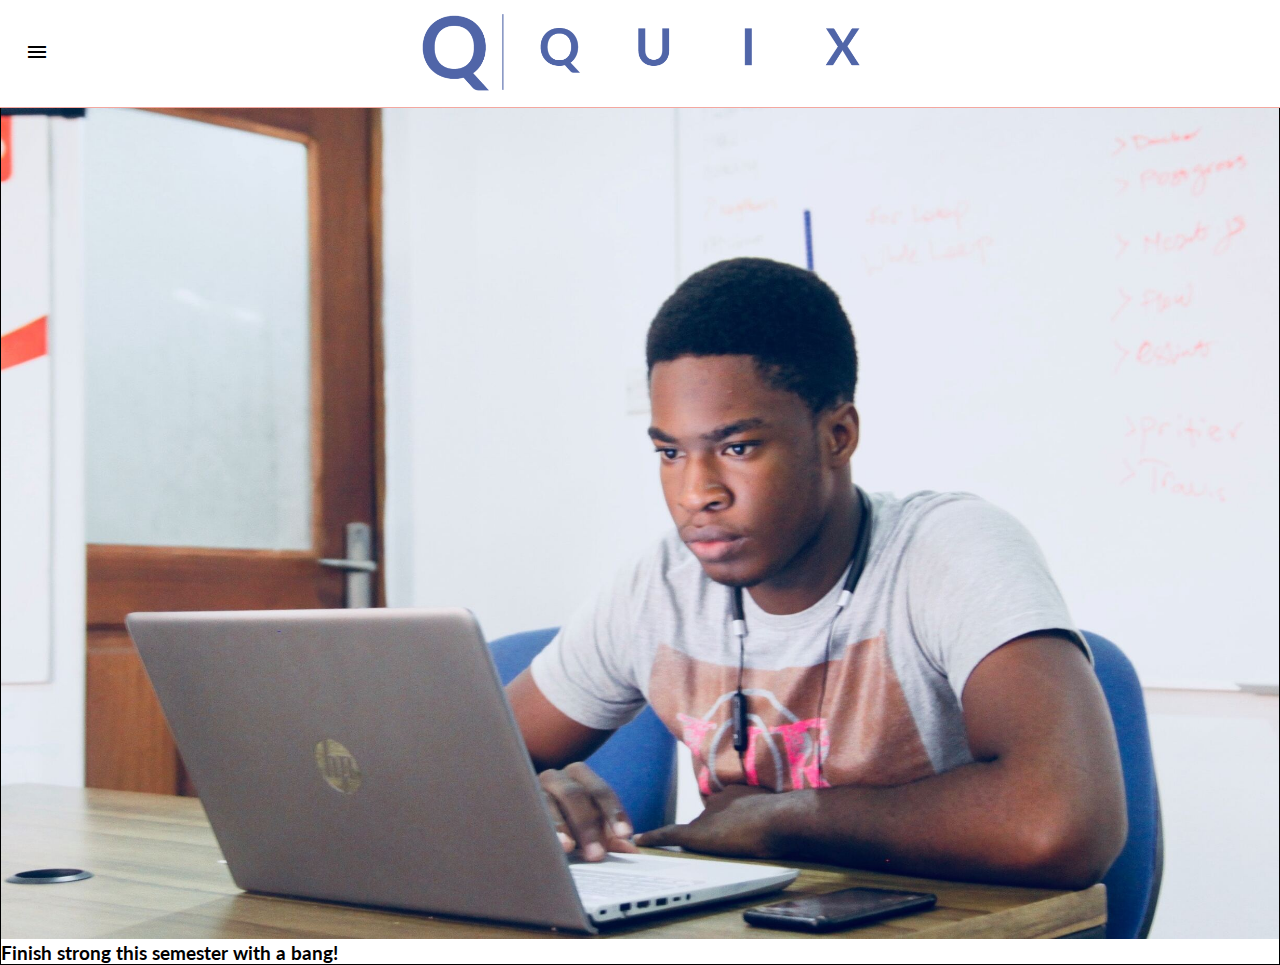
==== new/new-index.html @ 9b7a5619 "Add files via upload" ====
<!DOCTYPE html>
<html lang="en">
<head>
    <meta charset="UTF-8">
    <meta http-equiv="X-UA-Compatible" content="IE=edge">
    <meta name="viewport" content="width=device-width, initial-scale=1.0">
    <title>Document</title>
    <link rel="stylesheet" href="new-index.css">
    <link rel="stylesheet" href="https://fonts.googleapis.com/css2?family=Material+Symbols+Outlined:opsz,wght,FILL,GRAD@48,400,0,0" />
    <link rel="preconnect" href="https://fonts.googleapis.com">
    <link rel="preconnect" href="https://fonts.gstatic.com" crossorigin>
    <link href="https://fonts.googleapis.com/css2?family=Lato&display=swap" rel="stylesheet">
    <script src="new-index.js"></script>
</head>
<body>
    <div class="container">
        <header id="remove" class="header">
            <button onclick="appear()" class="menu-icon-container">
                <span class="material-symbols-outlined">
                    menu
                </span>
            </button>
            <div class="logo-container">
                <img src="new-images/quix-logos_transparent(1).png">
            </div>
        </header>
        <div id="disappear" class="hide-section-container">
            <div class="hide-section">
                <button id="disappear-button" onclick="disappear()" class="close-icon-container">
                    <span class="material-symbols-outlined">
                        close
                    </span>
                </button>
                <div class="hide-section-image-container">
                    <img src="new-images/quix-logos_transparent(1).png">
                </div>
                <div class="close-links">
                    <div class="hide-section-links">
                        <p>Resources</p>
                        <a href="#">
                            <span class="material-symbols-outlined">
                                chevron_right
                            </span>
                        </a>
                    </div>
                    <div class="hide-section-links">
                        <p>Courses</p>
                        <button id="courseActionButton" onclick="courseAction()">
                            <span class="material-symbols-outlined">
                                chevron_right
                            </span>
                        </button>
                        <button id="courseActionButtonDown" onclick="courseActionClose()">
                            <span class="material-symbols-outlined">
                                expand_more
                            </span>
                        </button>
                    </div>
                    <div id="course-vid1" class="hide-section-links course">
                        <p style="padding-left: 20px;">Accounting</p>
                        <a href="#">
                            <span class="material-symbols-outlined">
                                chevron_right
                            </span>
                        </a>
                    </div>
                    <div id="course-vid2" class="hide-section-links course">
                        <p style="padding-left: 20px;">Statistics</p>
                        <a href="#">
                            <span class="material-symbols-outlined">
                                chevron_right
                            </span>
                        </a>
                    </div>
                    <div class="hide-section-links">
                        <p>FAQs</p>
                        <a href="#">
                            <span class="material-symbols-outlined">
                                chevron_right
                            </span>
                        </a>
                    </div>
                </div>
            </div>
        </div>
        <main id="content" class="main">
            <div class="info-sec-1">
                <img src="new-images/desola-lanre-ologun-7d4LREDSPyQ-unsplash (2).jpg">
                <h3>Finish strong this semester with a bang!</h3>
            </div>
        </main>
    </div>
</body>
</html>
---- new/new-index.css ----
* {
    margin: 0;
    padding: 0;
    box-sizing: border-box;
    font-family: lato;
}

.container {
    width: 100%;
    position: relative;
}

.header {
    display: flex;
    align-items: center;
    justify-content: center;
    position: fixed;
    top: 0;
    left: 0;
    right: 0;
    z-index: 12;
    padding: 10px;
    border-bottom: 1px solid #F4A79F;
    width: 100%;
    height: 12%;
    background: white;
}

.menu-icon-container {
    background: transparent;
    border: none;
    position: absolute;
    left: 25px;
}

.logo-container {
    width: 35%;
    height: auto;
}

.logo-container img {
    width: 100%;
    height: 100%;
}

.hide-section-container {
    width: 100%;
    height: 726px;
    display: none;
}

.hide-section {
    display: flex;
    align-items: center;
    justify-content: center;
    position: absolute;
    top: 0;
    padding: 10px;
    border-bottom: 1px solid #F4A79F;
    width: 100%;
    height: 12%;
}

.close-icon-container {
    background: transparent;
    border: none;
    position: absolute;
    left: 25px;
}


.hide-section-image-container {
    width: 35%;
    height: auto;
}

.hide-section-image-container img {
    width: 100%;
    height: 100%;
}

.close-links {
    position: absolute;
    top: 100px;
    padding: 10px;
    width: 100%;
}

.hide-section-links {
    display: flex;
    justify-content: space-between;
    margin-bottom: 10px;
    position: relative;
}

#courseActionButton {
    background: none;
    border: none;
}

#courseActionButtonDown {
    position: absolute;
    right: 0;
    background: transparent;
    border: none;
    display: none;
}

#course-vid1 {
    display: none;
}

#course-vid2 {
    display: none;
}

/*MAIN SECTION STARTS HERE!!!*/

.main {
    position: absolute;
    top: 87px;
}

.info-sec-1 {
    border: 1px solid black;
}

.info-sec-1 img {
    width: 100%;
}
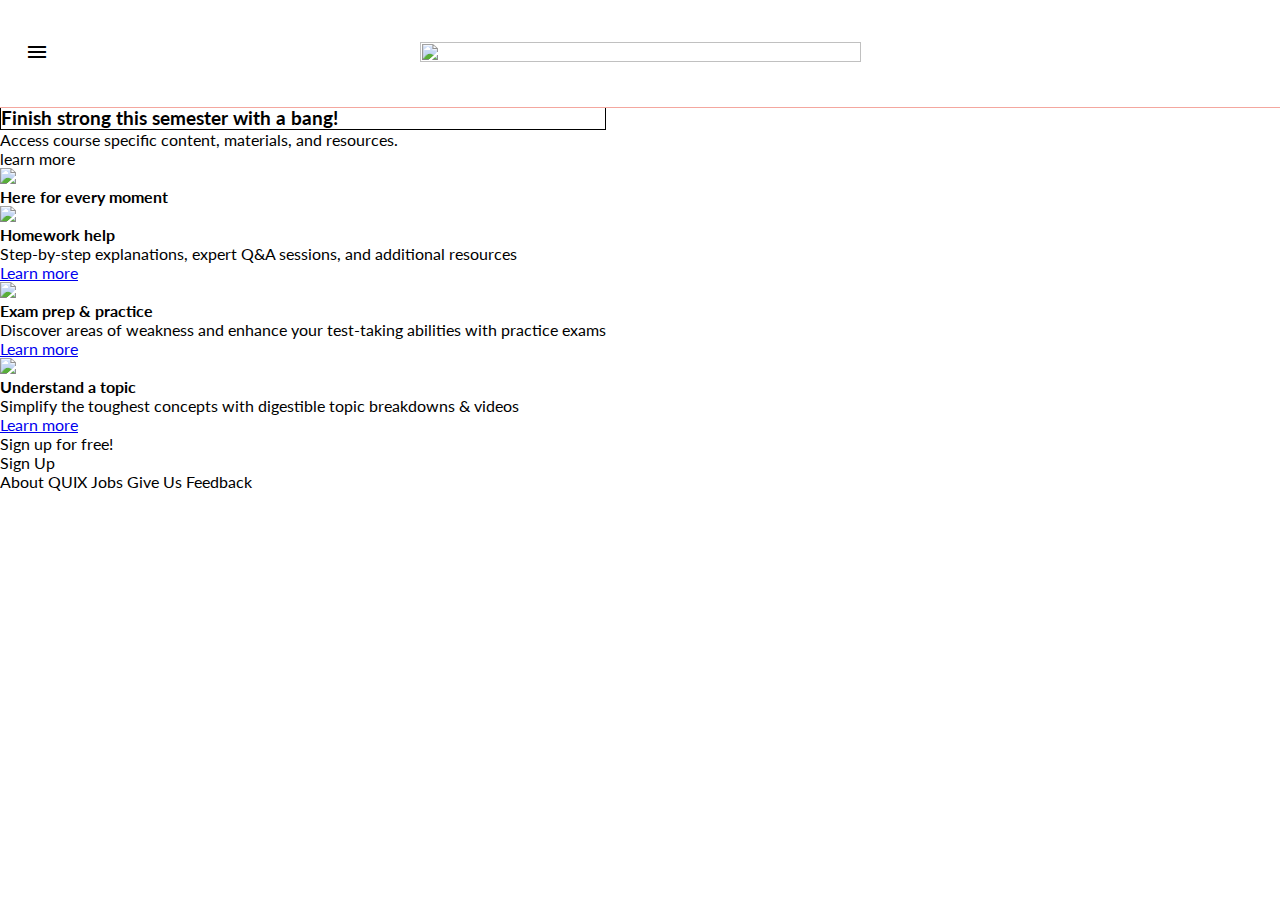
==== commit 320a3dc3: "Update new-index.html" ====
--- a/new/new-index.html
+++ b/new/new-index.html
@@ -4,7 +4,7 @@
     <meta charset="UTF-8">
     <meta http-equiv="X-UA-Compatible" content="IE=edge">
     <meta name="viewport" content="width=device-width, initial-scale=1.0">
-    <title>Document</title>
+    <title>Home</title>
     <link rel="stylesheet" href="new-index.css">
     <link rel="stylesheet" href="https://fonts.googleapis.com/css2?family=Material+Symbols+Outlined:opsz,wght,FILL,GRAD@48,400,0,0" />
     <link rel="preconnect" href="https://fonts.googleapis.com">
@@ -16,7 +16,7 @@
     <div class="container">
         <header id="remove" class="header">
             <button onclick="appear()" class="menu-icon-container">
-                <span class="material-symbols-outlined">
+                <span class="material-symbols-outlined menu">
                     menu
                 </span>
             </button>
@@ -27,7 +27,7 @@
         <div id="disappear" class="hide-section-container">
             <div class="hide-section">
                 <button id="disappear-button" onclick="disappear()" class="close-icon-container">
-                    <span class="material-symbols-outlined">
+                    <span class="material-symbols-outlined close">
                         close
                     </span>
                 </button>
@@ -37,7 +37,7 @@
                 <div class="close-links">
                     <div class="hide-section-links">
                         <p>Resources</p>
-                        <a href="#">
+                        <a href="new-resources.html">
                             <span class="material-symbols-outlined">
                                 chevron_right
                             </span>
@@ -88,7 +88,45 @@
                 <img src="new-images/desola-lanre-ologun-7d4LREDSPyQ-unsplash (2).jpg">
                 <h3>Finish strong this semester with a bang!</h3>
             </div>
+            <div class="info-sec-2">
+                <p>Access course specific content, materials, and resources.</p>
+                <a>learn more</a>
+            </div>
+            <div class="banner">
+                <img src="new-images/learn-faster-banner.png">
+            </div>
+            <div class="info-sec-3">
+                <h4>Here for every moment</h4>
+                <div class="homework-help">
+                    <img src="new-images/homework-help-4.png">
+                    <h4>Homework help</h4>
+                    <p>Step-by-step explanations, expert Q&A sessions, and additional resources</p>
+                    <a href="#">Learn more</a>
+                </div>
+                <div class="exam-prep-and-practice">
+                    <img src="new-images/exam-prep-and-practice.png">
+                    <h4>Exam prep & practice</h4>
+                    <p>Discover areas of weakness and enhance your test-taking abilities with practice exams</p>
+                    <a href="#">Learn more</a>
+                </div>
+                <div class="understand-a-topic">
+                    <img src="new-images/understand-a-topic.png">
+                    <h4>Understand a topic</h4>
+                    <p>Simplify the toughest concepts with digestible topic breakdowns & videos</p>
+                    <a href="#">Learn more</a>
+                </div>
+            </div>
+            <div class="info-sec-4">
+                <p>Sign up for free!</p>
+                <a>Sign Up</a>
+            </div>
+            <div class="footer">
+                <a>About QUIX</a>
+                <a>Jobs</a>
+                <a>Give Us Feedback</a>
+                <!-- <a>Customer Service</a> -->
+            </div>
         </main>
     </div>
 </body>
-</html>+</html>
